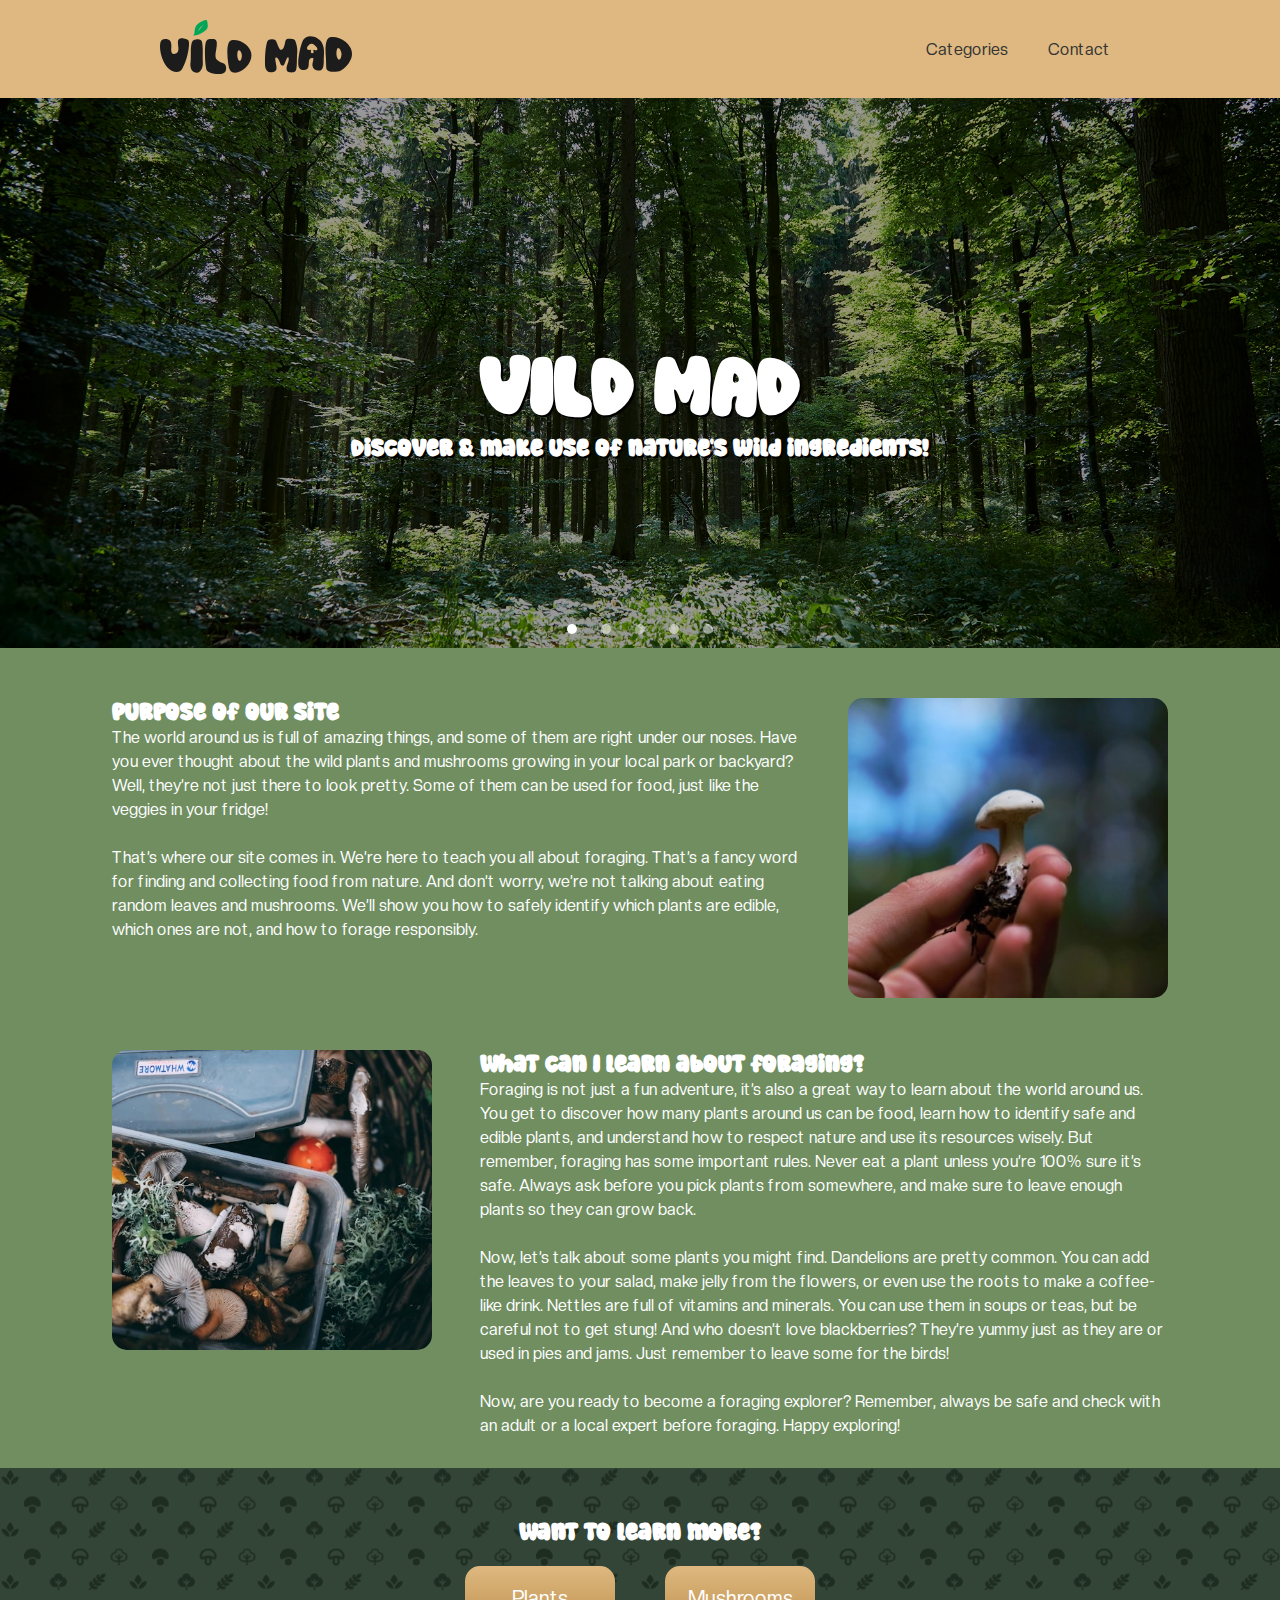
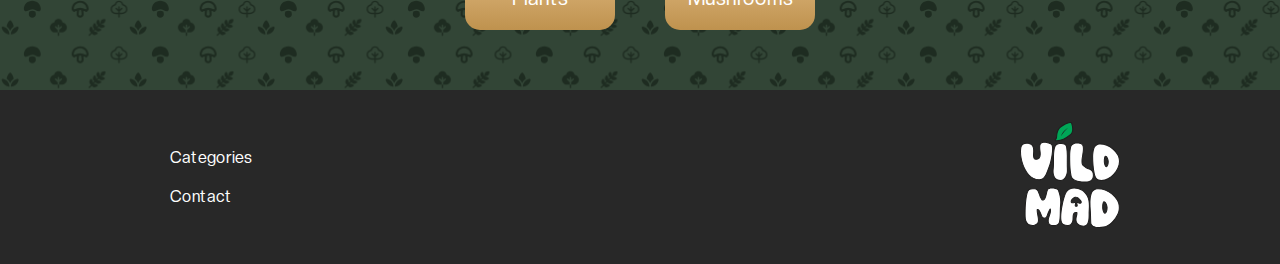
==== index.html @ d0b10c22 "tekst tilføjet" ====
<!DOCTYPE html>
<html lang="en">

<head>
    <meta charset="UTF-8" />
    <meta name="viewport" content="width=device-width, initial-scale=1.0" />
    <link rel="shortcut icon" href="svg/vild_mad_footer.svg" type="image/svg" />
    <link rel="stylesheet" href="mutual.css" />
    <link rel="stylesheet" href="index.css" />
    <meta name="robots" content="noindex" />
    <title>front page</title>
</head>

<body>
    <header>
        <div class="header_logo">
            <a href="index.html">
                <img src="svg/vild_mad_header.svg" alt="logo" />
            </a>
        </div>
        <nav>
            <ul class="menu">
                <li><a href="categories.html">Categories</a></li>
                <li><a href="contact.html">Contact</a></li>
            </ul>
            <div class="burger">
                <div class="line"></div>
                <div class="line"></div>
                <div class="line"></div>
            </div>
        </nav>
    </header>
    <main>
        <div class="carousel">
            <ul class="slides">
                <input type="radio" name="radio-buttons" id="img-1" checked />
                <li class="slide-container">
                    <div class="slide-image">
                        <img src="images/sankested_lovskov-squashed.jpg" alt="carousel-image" />
                    </div>
                    <div class="carousel-controls">
                        <label for="img-5" class="prev-slide">
                            <span>&lsaquo;</span>
                        </label>
                        <label for="img-2" class="next-slide">
                            <span>&rsaquo;</span>
                        </label>
                    </div>
                </li>
                <input type="radio" name="radio-buttons" id="img-2" />
                <li class="slide-container">
                    <div class="slide-image">
                        <img src="images/sankested_groftekant-squashed.jpg" alt="carousel-image" />
                    </div>
                    <div class="carousel-controls">
                        <label for="img-1" class="prev-slide">
                            <span>&lsaquo;</span>
                        </label>
                        <label for="img-3" class="next-slide">
                            <span>&rsaquo;</span>
                        </label>
                    </div>
                </li>
                <input type="radio" name="radio-buttons" id="img-3" />
                <li class="slide-container">
                    <div class="slide-image">
                        <img src="images/sankested_by-squashed.jpg" alt="carousel-image" />
                    </div>
                    <div class="carousel-controls">
                        <label for="img-2" class="prev-slide">
                            <span>&lsaquo;</span>
                        </label>
                        <label for="img-4" class="next-slide">
                            <span>&rsaquo;</span>
                        </label>
                    </div>
                </li>
                <input type="radio" name="radio-buttons" id="img-4" />
                <li class="slide-container">
                    <div class="slide-image">
                        <img src="images/frontpage-2.jpg" alt="carousel-image" />
                    </div>
                    <div class="carousel-controls">
                        <label for="img-3" class="prev-slide">
                            <span>&lsaquo;</span>
                        </label>
                        <label for="img-5" class="next-slide">
                            <span>&rsaquo;</span>
                        </label>
                    </div>
                </li>
                <input type="radio" name="radio-buttons" id="img-5" />
                <li class="slide-container">
                    <div class="slide-image">
                        <img src="images/sankested_strand-squashed.jpg" alt="carousel-image" />
                    </div>
                    <div class="carousel-controls">
                        <label for="img-4" class="prev-slide">
                            <span>&lsaquo;</span>
                        </label>
                        <label for="img-1" class="next-slide">
                            <span>&rsaquo;</span>
                        </label>
                    </div>
                </li>
                <div class="carousel-dots">
                    <label for="img-1" class="carousel-dot" id="img-dot-1"></label>
                    <label for="img-2" class="carousel-dot" id="img-dot-2"></label>
                    <label for="img-3" class="carousel-dot" id="img-dot-3"></label>
                    <label for="img-4" class="carousel-dot" id="img-dot-4"></label>
                    <label for="img-5" class="carousel-dot" id="img-dot-5"></label>
                </div>
            </ul>
            <div class="centered">
                <h1>VILD MAD</h1>
                <h2>Discover & make use of nature's wild ingredients!</h2>
            </div>
        </div>

        <div class="info">
            <div class="right">
                <h2>Purpose of our site</h2>
                <p>The world around us is full of amazing things, and some of them are right under our noses.
                    Have you ever thought about the wild plants and mushrooms growing in your local park or backyard?
                    Well, they’re not just there to look pretty. Some of them can be used for food, just like the
                    veggies in your fridge! <br>
                    <br>
                    That’s where our site comes in. We’re here to teach you all about foraging. That’s a fancy word for
                    finding and collecting food from nature. And don’t worry, we’re not talking about eating random
                    leaves and mushrooms. We’ll show you how to safely identify which plants are edible, which ones are
                    not, and how to forage responsibly.
                </p>
            </div>
            <div class="row">
                <img src="images/mini_mushroom.webp" alt="a hand holding a small mushroom">
            </div>
            <div class="row1">
                <img src="images/baskets.webp" alt="baskets containing a variety of plants and mushrooms">
            </div>
            <div class="right1">
                <h2>What can I learn about foraging?</h2>
                <p>
                    Foraging is not just a fun adventure, it’s also a great way to learn about the world around us. You
                    get to discover how many plants around us can be food, learn how to identify safe and edible plants,
                    and understand how to respect nature and use its resources wisely. But remember, foraging has some
                    important rules. Never eat a plant unless you’re 100% sure it’s
                    safe. Always ask before you pick plants from somewhere, and make sure to leave enough plants so they
                    can grow back. <br>
                    <br>
                    Now, let’s talk about some plants you might find. Dandelions are pretty common. You can add the
                    leaves to your salad, make jelly from the flowers, or even use the roots to make a coffee-like
                    drink. Nettles are full of vitamins and minerals. You can use them in soups or teas, but be careful
                    not to get stung! And who doesn’t love blackberries? They’re yummy just as they are or used in pies
                    and jams. Just remember to leave some for the birds! <br>
                    <br>
                    Now, are you ready to become a foraging explorer? Remember, always be safe and check with an adult
                    or a local expert before foraging. Happy exploring!
                </p>
            </div>
        </div>
        <div class="learn_more">
            <div class="h2_title">
                <h2>Want to learn more?</h2>
            </div>
            <div class="buttons">
                <button class="btn plants"><a href="listview.html">Plants</a></button>
                <button class="btn mushrooms"><a href="listview.html">Mushrooms</a></button>
            </div>
        </div>
    </main>
    <footer>
        <div class="grid_footer">
            <ul>
                <li><a href="categories.html">Categories</a></li>
                <li><a href="contact.html">Contact</a></li>
            </ul>
        </div>

        <div class="footer_logo">
            <a href="index.html"> <img src="svg/vild_mad_footer.svg" alt="logo" /></a>
        </div>
    </footer>
    <script src="script.js"></script>
</body>

</html>
---- mutual.css ----
* {
  box-sizing: border-box;
  padding: 0;
  margin: 0;
}

@font-face {
  font-family: CreatoDisplay;
  src: url(fonts/CreatoDisplay-Regular.woff2);
}

@font-face {
  font-family: Super_enjoy;
  src: url(fonts/Super_enjoy.woff2);
}

header {
  display: flex;
  justify-content: space-between;
  align-items: center;
  padding: 20px;
  background-color: #deb880;
  box-shadow: 0 0 10px rgba(0, 0, 0, 0.1);
}

.header_logo img {
  width: 192px;
}

nav {
  display: flex;
  align-items: center;
}

.menu {
  display: flex;
  list-style: none;
  margin: 0;
  padding: 0;
}

.menu li {
  margin-right: 20px;
}

.menu li:last-child {
  margin-right: 0;
}

.menu a {
  display: block;
  padding: 10px;
  color: #333;
  text-decoration: none;
  transition: color 0.3s;
  text-align: end;
}

.menu a:hover {
  color: #708e60;
}

.burger {
  width: 30px;
  height: 20px;
  cursor: pointer;
}

.burger .line {
  width: 100%;
  height: 2px;
  background-color: #333;
  margin-bottom: 5px;
  transition: 0.2s linear;
}
.burger {
  display: none;
}

body {
  display: flex;
  flex-direction: column;
  min-height: 100vh;
  /* Sørger for, at siden fylder mindst hele viewportens højde */
}

/************* footer ************/

footer {
  display: flex;
  justify-content: space-between;
  background-color: #282828;
  padding-right: 10rem;
  padding-left: 10rem;
  padding-top: 2rem;
  padding-bottom: 2rem;
  margin-top: auto; /* Placerer footeren i bunden af viewporten */
  align-items: center;
}

ul {
  list-style: none;
  padding: 0;
  font-family: CreatoDisplay;
}

.footer_logo {
  width: 100px;
}

.grid_footer li {
  padding: 10px;
}

.grid_footer li a {
  text-decoration: none;
  color: white;
}

.grid_footer li a:hover {
  color: #708e60;
}
---- index.css ----
@font-face {
  font-family: "super_enjoy";
  src: url(fonts/Super\ Enjoy.woff2);
}

@font-face {
  font-family: "creato_display";
  src: url(fonts/CreatoDisplay-Regular.woff2);
}

/*main styling*/

body {
  background-color: #708e60;
  color: white;
}

header {
  padding-left: 10rem;
  padding-right: 10rem;
}

p,
a {
  font-family: "creato_display";
}

p {
  line-height: 1.5;
}

a {
  text-decoration: none;
  color: #ffffff;
}

.info {
  padding-right: 2rem;
  padding-left: 2rem;
}

h1,
h2 {
  font-family: "super_enjoy";
}

.centered {
  text-align: center;
  color: #ffffff;
  position: absolute;
  top: 50%;
  left: 50%;
  transform: translate(-50%, -90%);
  text-shadow: 5px 5px black;
}

h1 {
  font-size: 80px;
}

h1,
.centered h2 {
  text-shadow: 2px 2px black;
}

/*carousel (kode lånt fra: https://devsnap.me/css-carousels | punkt 10)*/

ul.slides {
  display: block;
  position: relative;
  height: 600px;
  margin: 0;
  padding: 0;
  overflow: hidden;
  list-style: none;
}

.slides * {
  user-select: none;
  -ms-user-select: none;
  -moz-user-select: none;
  -khtml-user-select: none;
  -webkit-user-select: none;
}

ul.slides input {
  display: none;
}

.slide-container {
  display: block;
}

.slide-image {
  display: block;
  position: absolute;
  width: 100%;
  height: 100%;
  top: 0;
  opacity: 0;
  transition: all 0.7s ease-in-out;
}

.slide-image img {
  width: 100%;
  height: 550px;
  object-fit: cover;
  filter: brightness(60%);
}

.carousel-controls {
  position: absolute;
  top: 0;
  left: 0;
  right: 0;
  z-index: 999;
  font-size: 100px;
  line-height: 600px;
  color: #fff;
}

.carousel-controls label {
  display: none;
  position: absolute;
  padding: 0 20px;
  opacity: 0;
  transition: opacity 0.2s;
  cursor: pointer;
}

.slide-image:hover + .carousel-controls label {
  opacity: 0.5;
}

.carousel-controls label:hover {
  opacity: 1;
}

.carousel-controls .prev-slide {
  width: 49%;
  text-align: left;
  left: 0;
}

.carousel-controls .next-slide {
  width: 49%;
  text-align: right;
  right: 0;
}

.carousel-dots {
  position: absolute;
  left: 0;
  right: 0;
  bottom: 50px;
  z-index: 999;
  text-align: center;
}

.carousel-dots .carousel-dot {
  display: inline-block;
  width: 10px;
  height: 10px;
  border-radius: 50%;
  background-color: #fff;
  opacity: 0.5;
  margin: 10px;
}

input:checked + .slide-container .slide-image {
  opacity: 1;
  transform: scale(1);
  transition: opacity 1s ease-in-out;
}

input:checked + .slide-container .carousel-controls label {
  display: block;
}

input#img-1:checked ~ .carousel-dots label#img-dot-1,
input#img-2:checked ~ .carousel-dots label#img-dot-2,
input#img-3:checked ~ .carousel-dots label#img-dot-3,
input#img-4:checked ~ .carousel-dots label#img-dot-4,
input#img-5:checked ~ .carousel-dots label#img-dot-5,
input#img-6:checked ~ .carousel-dots label#img-dot-6 {
  opacity: 1;
}

input:checked + .slide-container .nav label {
  display: block;
}

/*buttons*/
.btn {
  font-family: "creato_display";
  background-image: linear-gradient(180deg, rgba(222, 184, 128) 0%, rgb(191, 146, 78));
  color: #ffffff;
  border: none;
  border-radius: 15px;
  margin-bottom: 30px;
  padding: 20px;
  width: 150px;
  font-size: 20px;
  text-align: center;
}

.btn:hover {
  background-image: linear-gradient(180deg, rgb(244, 203, 141) 0%, rgb(194, 146, 74));
  background-color: rgb(244, 203, 141);
  transition: width 500ms;
  border-bottom: 3px #87704c solid;
  padding-top: 0.9em;
  cursor: pointer;
}

.h2_title {
  margin: 20px;
  text-align: center;
}

.buttons {
  display: flex;
  justify-content: center;
  gap: 50px;
}

/*info*/

.info {
  display: grid;
  grid-template-columns: 1fr 1fr 1fr;
  justify-content: center;
  margin-left: 5rem;
  margin-right: 5rem;
  gap: 3rem;
}

.right1 {
  grid-column: 2/4;
}

.row {
  grid-column: 3/4;
}

.right {
  grid-column: 1/3;
}

.row img,
.row1 img {
  width: 100%;
  height: 300px;
  object-fit: cover;
  border-radius: 15px;
}

.learn_more {
  background-color: #324536;
  background-image: url(images/pattern.svg);
  background-size: 10%;
  background-blend-mode: soft-light;
  margin-top: 30px;
  padding-top: 30px;
  padding-bottom: 30px;
}

/*media-queries*/
@media (max-width: 800px) {
  .info {
    display: grid;
    grid-template-columns: 1fr;
    justify-content: center;
    margin-left: 5px;
    margin-right: 5px;
    text-align: center;
    gap: 20px;
  }

  .row img,
  .row1 img {
    display: none;
  }

  .centered {
    transform: translate(-50%, -100%);
  }

  h1 {
    font-size: 60px;
  }

  .centered h2 {
    font-size: 20px;
  }
}
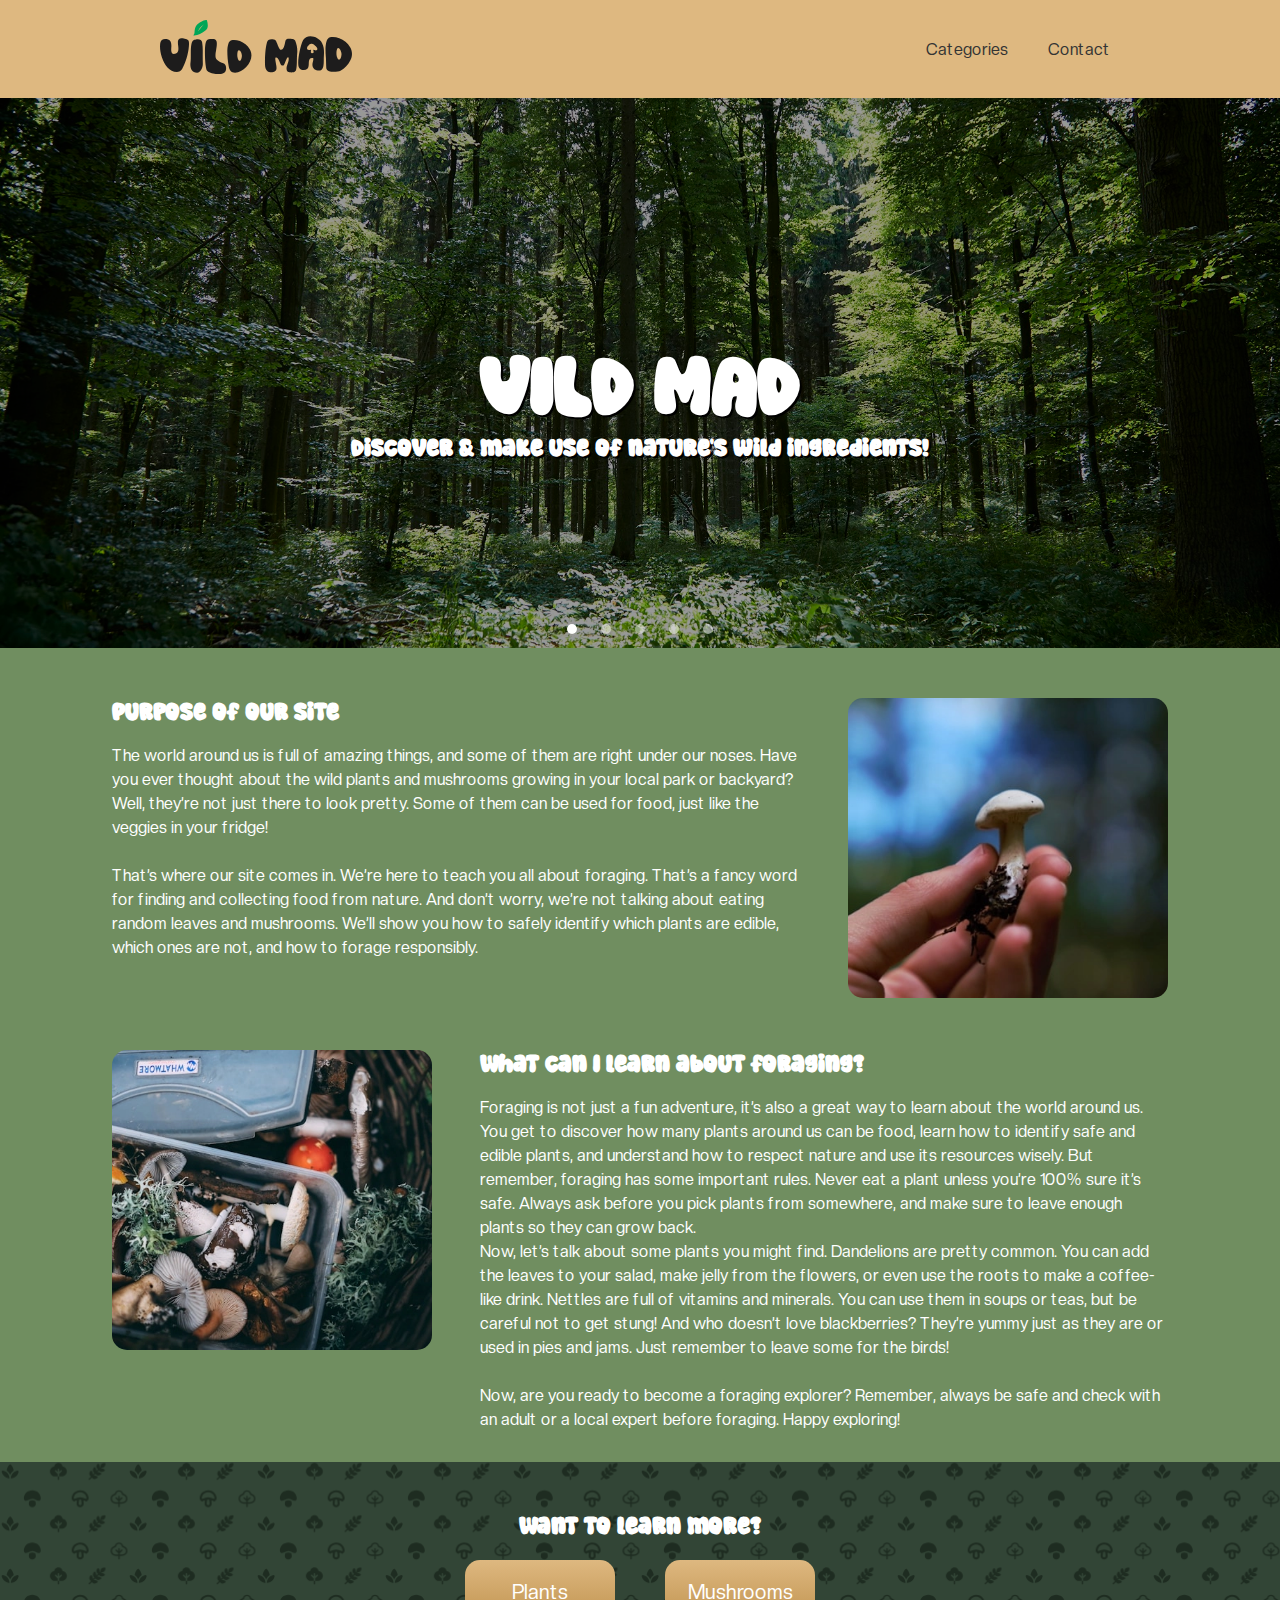
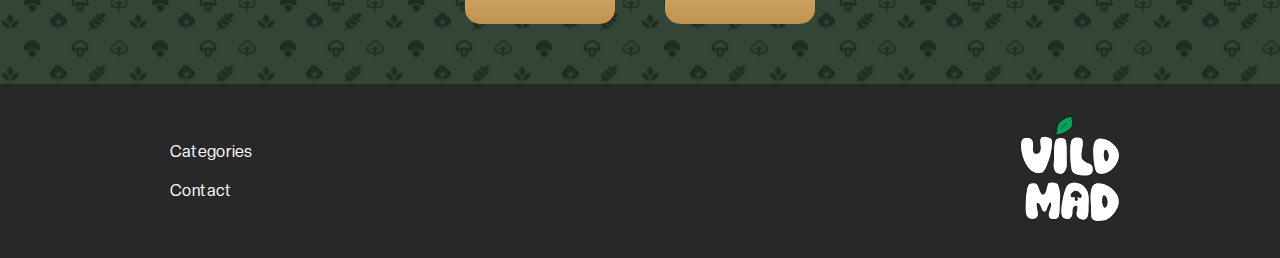
==== commit 2dca459c: "br-tags tilføjet" ====
--- a/index.html
+++ b/index.html
@@ -120,6 +120,7 @@
         <div class="info">
             <div class="right">
                 <h2>Purpose of our site</h2>
+                <br>
                 <p>The world around us is full of amazing things, and some of them are right under our noses.
                     Have you ever thought about the wild plants and mushrooms growing in your local park or backyard?
                     Well, they’re not just there to look pretty. Some of them can be used for food, just like the
@@ -139,6 +140,7 @@
             </div>
             <div class="right1">
                 <h2>What can I learn about foraging?</h2>
+                <br>
                 <p>
                     Foraging is not just a fun adventure, it’s also a great way to learn about the world around us. You
                     get to discover how many plants around us can be food, learn how to identify safe and edible plants,
@@ -146,7 +148,6 @@
                     important rules. Never eat a plant unless you’re 100% sure it’s
                     safe. Always ask before you pick plants from somewhere, and make sure to leave enough plants so they
                     can grow back. <br>
-                    <br>
                     Now, let’s talk about some plants you might find. Dandelions are pretty common. You can add the
                     leaves to your salad, make jelly from the flowers, or even use the roots to make a coffee-like
                     drink. Nettles are full of vitamins and minerals. You can use them in soups or teas, but be careful
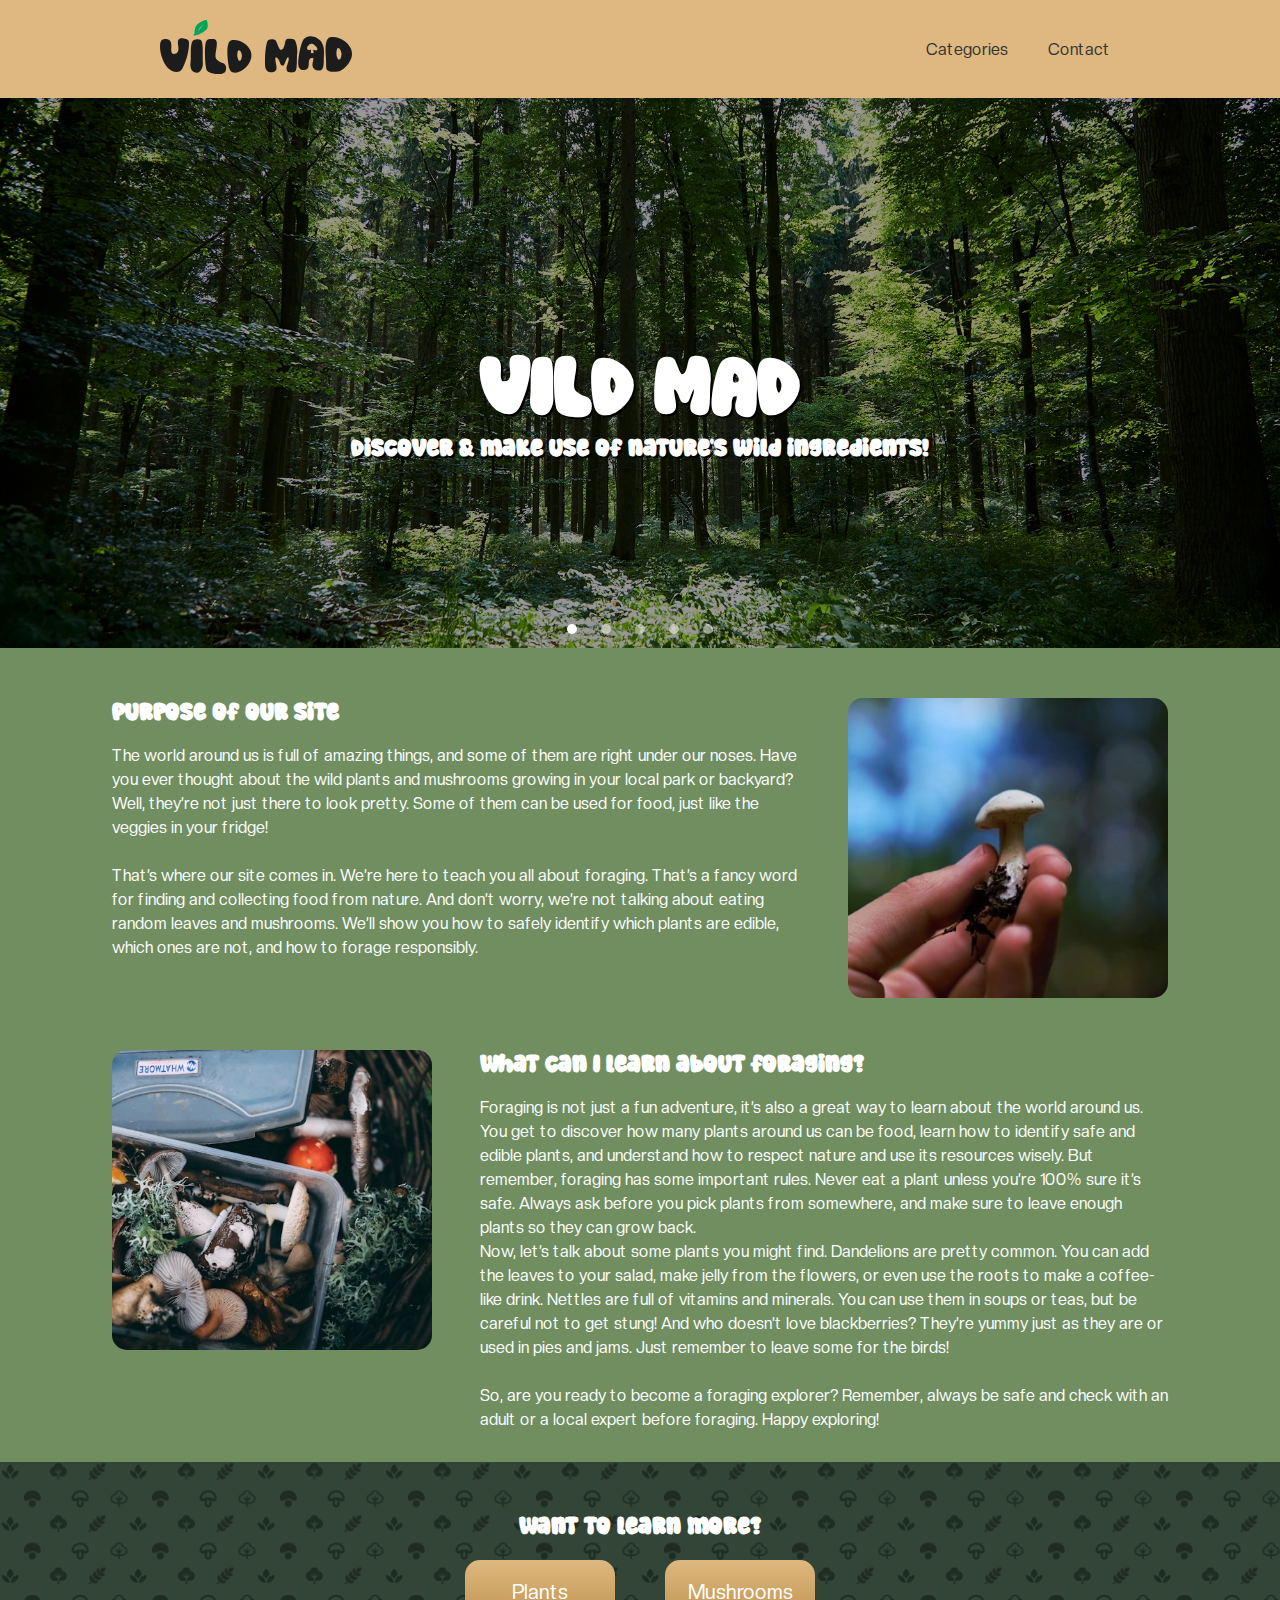
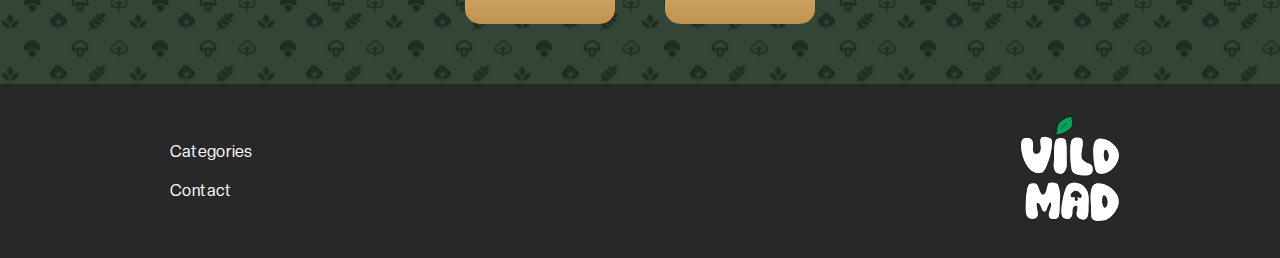
==== commit 19416d32: "Lille ændring" ====
--- a/index.html
+++ b/index.html
@@ -154,7 +154,7 @@
                     not to get stung! And who doesn’t love blackberries? They’re yummy just as they are or used in pies
                     and jams. Just remember to leave some for the birds! <br>
                     <br>
-                    Now, are you ready to become a foraging explorer? Remember, always be safe and check with an adult
+                    So, are you ready to become a foraging explorer? Remember, always be safe and check with an adult
                     or a local expert before foraging. Happy exploring!
                 </p>
             </div>
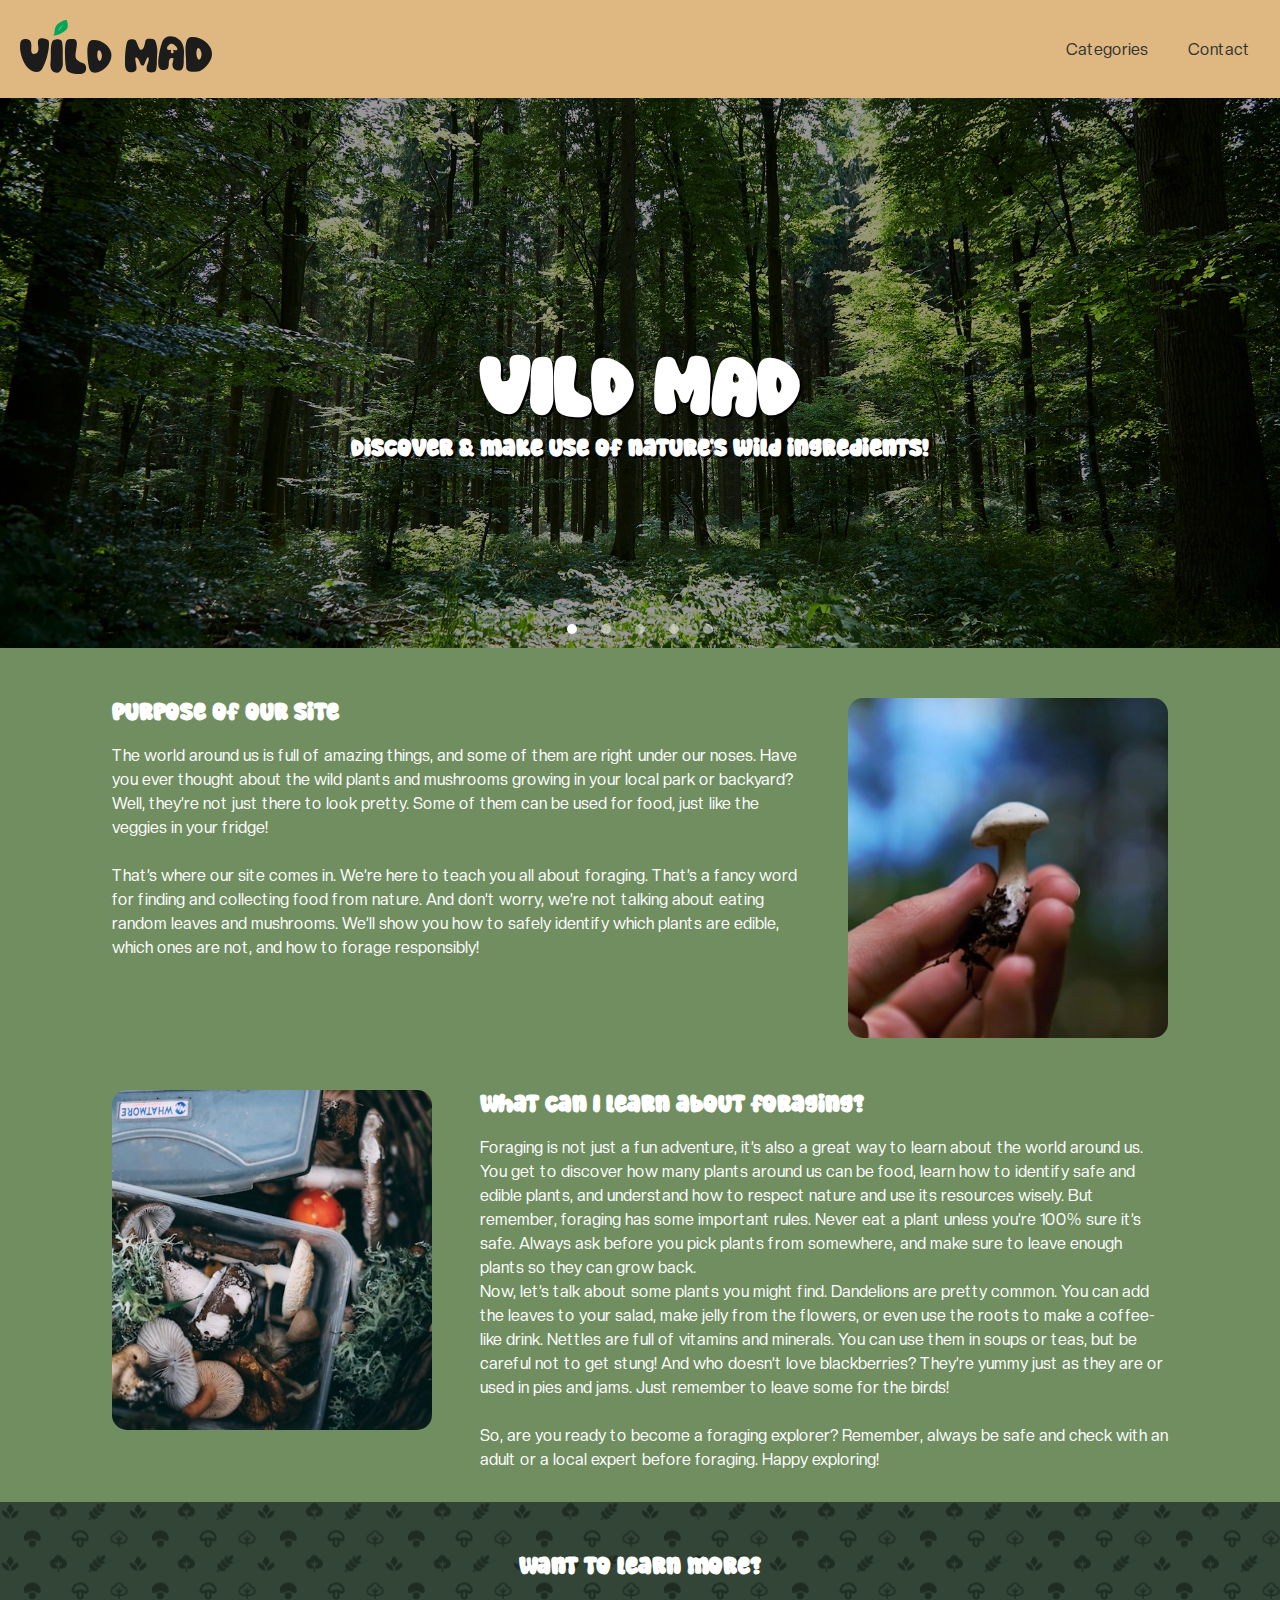
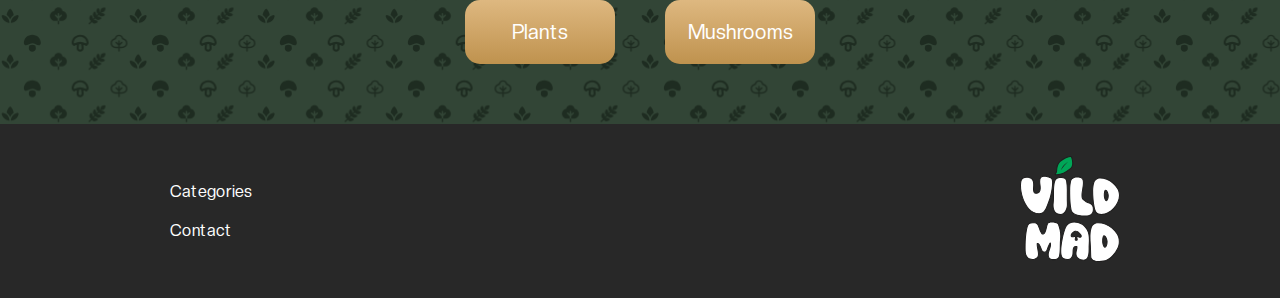
==== commit c91a5117: "små-ændringer" ====
--- a/index.html
+++ b/index.html
@@ -129,7 +129,7 @@
                     That’s where our site comes in. We’re here to teach you all about foraging. That’s a fancy word for
                     finding and collecting food from nature. And don’t worry, we’re not talking about eating random
                     leaves and mushrooms. We’ll show you how to safely identify which plants are edible, which ones are
-                    not, and how to forage responsibly.
+                    not, and how to forage responsibly!
                 </p>
             </div>
             <div class="row">
--- a/index.css
+++ b/index.css
@@ -13,11 +13,6 @@
 body {
   background-color: #708e60;
   color: white;
-}
-
-header {
-  padding-left: 10rem;
-  padding-right: 10rem;
 }
 
 p,
@@ -250,7 +245,7 @@
 .row img,
 .row1 img {
   width: 100%;
-  height: 300px;
+  height: 340px;
   object-fit: cover;
   border-radius: 15px;
 }
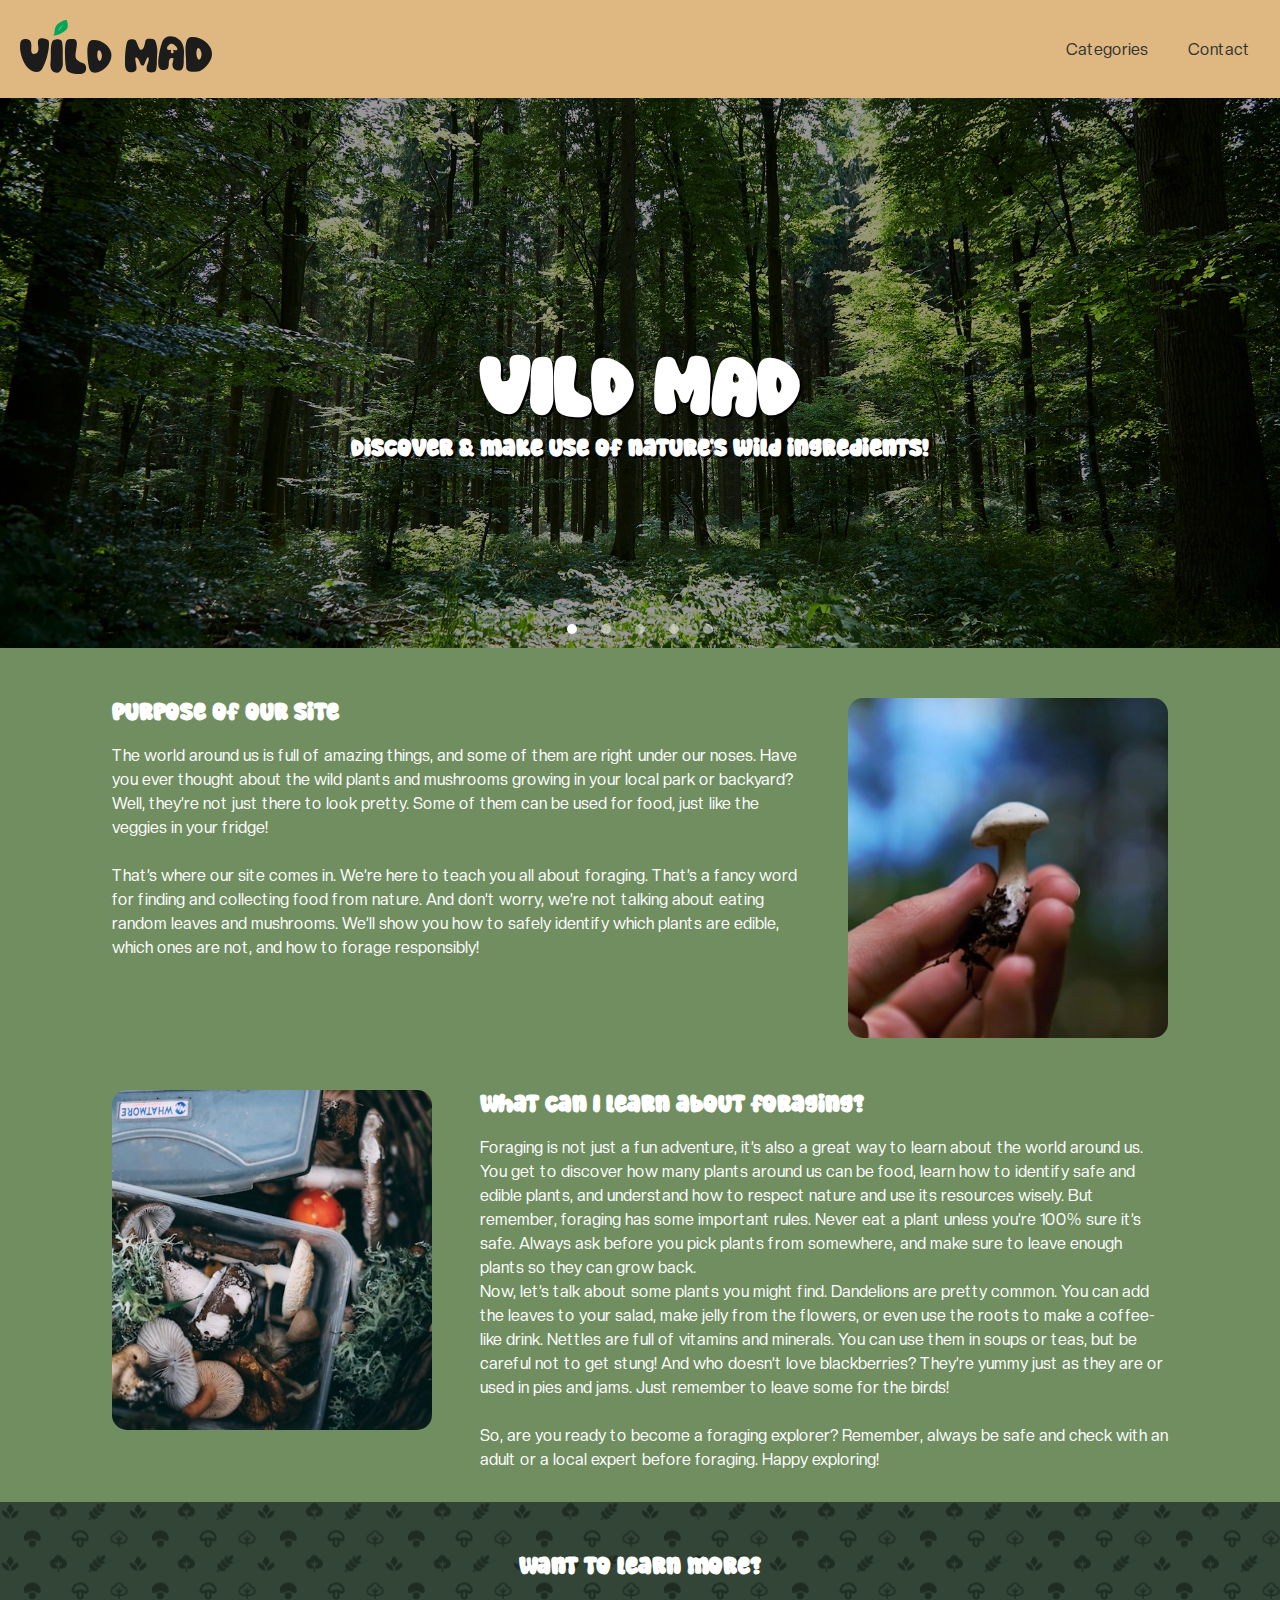
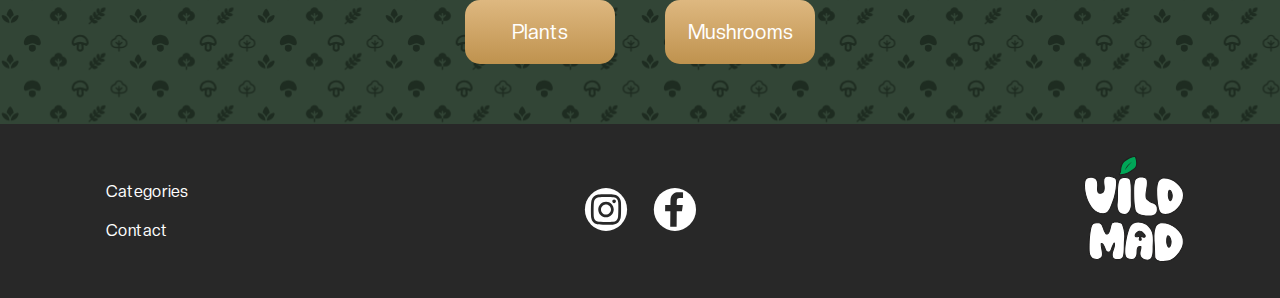
==== commit d5a220d1: "social-ikoner tilføjet" ====
--- a/index.html
+++ b/index.html
@@ -2,12 +2,11 @@
 <html lang="en">
 
 <head>
-    <meta charset="UTF-8" />
-    <meta name="viewport" content="width=device-width, initial-scale=1.0" />
-    <link rel="shortcut icon" href="svg/vild_mad_footer.svg" type="image/svg" />
-    <link rel="stylesheet" href="mutual.css" />
-    <link rel="stylesheet" href="index.css" />
-    <meta name="robots" content="noindex" />
+    <meta charset="UTF-8">
+    <meta name="viewport" content="width=device-width, initial-scale=1.0">
+    <link rel="stylesheet" href="mutual.css">
+    <link rel="stylesheet" href="index.css">
+    <meta name="robots" content="noindex">
     <title>front page</title>
 </head>
 
@@ -15,7 +14,7 @@
     <header>
         <div class="header_logo">
             <a href="index.html">
-                <img src="svg/vild_mad_header.svg" alt="logo" />
+                <img src="svg/vild_mad_header.svg" alt="logo">
             </a>
         </div>
         <nav>
@@ -36,7 +35,7 @@
                 <input type="radio" name="radio-buttons" id="img-1" checked />
                 <li class="slide-container">
                     <div class="slide-image">
-                        <img src="images/sankested_lovskov-squashed.jpg" alt="carousel-image" />
+                        <img src="images/sankested_lovskov-squashed.jpg" alt="carousel-image">
                     </div>
                     <div class="carousel-controls">
                         <label for="img-5" class="prev-slide">
@@ -50,7 +49,7 @@
                 <input type="radio" name="radio-buttons" id="img-2" />
                 <li class="slide-container">
                     <div class="slide-image">
-                        <img src="images/sankested_groftekant-squashed.jpg" alt="carousel-image" />
+                        <img src="images/sankested_groftekant-squashed.jpg" alt="carousel-image">
                     </div>
                     <div class="carousel-controls">
                         <label for="img-1" class="prev-slide">
@@ -64,7 +63,7 @@
                 <input type="radio" name="radio-buttons" id="img-3" />
                 <li class="slide-container">
                     <div class="slide-image">
-                        <img src="images/sankested_by-squashed.jpg" alt="carousel-image" />
+                        <img src="images/sankested_by-squashed.jpg" alt="carousel-image">
                     </div>
                     <div class="carousel-controls">
                         <label for="img-2" class="prev-slide">
@@ -78,7 +77,7 @@
                 <input type="radio" name="radio-buttons" id="img-4" />
                 <li class="slide-container">
                     <div class="slide-image">
-                        <img src="images/frontpage-2.jpg" alt="carousel-image" />
+                        <img src="images/frontpage-2.jpg" alt="carousel-image">
                     </div>
                     <div class="carousel-controls">
                         <label for="img-3" class="prev-slide">
@@ -92,7 +91,7 @@
                 <input type="radio" name="radio-buttons" id="img-5" />
                 <li class="slide-container">
                     <div class="slide-image">
-                        <img src="images/sankested_strand-squashed.jpg" alt="carousel-image" />
+                        <img src="images/sankested_strand-squashed.jpg" alt="carousel-image">
                     </div>
                     <div class="carousel-controls">
                         <label for="img-4" class="prev-slide">
@@ -176,9 +175,18 @@
                 <li><a href="contact.html">Contact</a></li>
             </ul>
         </div>
-
+        <div class="socials">
+            <div class="instagram_social">
+                <a href="https://www.instagram.com/vildmaddk/">
+                    <img src="svg/instagram_icon.svg" alt="instagram_icon"></a>
+            </div>
+            <div class="facebook_social">
+                <a href="https://www.facebook.com/vildmaddk">
+                    <img src="svg/facebook_icon.svg" alt="facebook_icon"></a>
+            </div>
+        </div>
         <div class="footer_logo">
-            <a href="index.html"> <img src="svg/vild_mad_footer.svg" alt="logo" /></a>
+            <a href="index.html"> <img src="svg/vild_mad_footer.svg" alt="logo"></a>
         </div>
     </footer>
     <script src="script.js"></script>
--- a/mutual.css
+++ b/mutual.css
@@ -90,8 +90,8 @@
   display: flex;
   justify-content: space-between;
   background-color: #282828;
-  padding-right: 10rem;
-  padding-left: 10rem;
+  padding-right: 6rem;
+  padding-left: 6rem;
   padding-top: 2rem;
   padding-bottom: 2rem;
   margin-top: auto; /* Placerer footeren i bunden af viewporten */
@@ -120,3 +120,11 @@
 .grid_footer li a:hover {
   color: #708e60;
 }
+
+@media (max-width: 800px) {
+  footer {
+    display: flex;
+    justify-content: space-between;
+    gap: 20px;
+  }
+}
--- a/index.css
+++ b/index.css
@@ -27,6 +27,11 @@
 a {
   text-decoration: none;
   color: #ffffff;
+}
+
+.header_logo:hover,
+.footer_logo:hover {
+  opacity: 70%;
 }
 
 .info {
@@ -260,6 +265,24 @@
   padding-bottom: 30px;
 }
 
+.socials {
+  display: flex;
+  flex-wrap: wrap;
+  flex-direction: row;
+  justify-content: space-between;
+  gap: 20px;
+}
+
+.facebook_social img,
+.instagram_social img {
+  width: 50px;
+}
+
+.facebook_social img:hover,
+.instagram_social img:hover {
+  opacity: 0.5;
+}
+
 /*media-queries*/
 @media (max-width: 800px) {
   .info {
@@ -288,4 +311,15 @@
   .centered h2 {
     font-size: 20px;
   }
-}
+
+  .socials {
+    display: flex;
+    flex-wrap: wrap;
+    justify-content: space-between;
+    gap: 20px;
+  }
+
+  .footer_logo img {
+    width: 100px;
+  }
+}
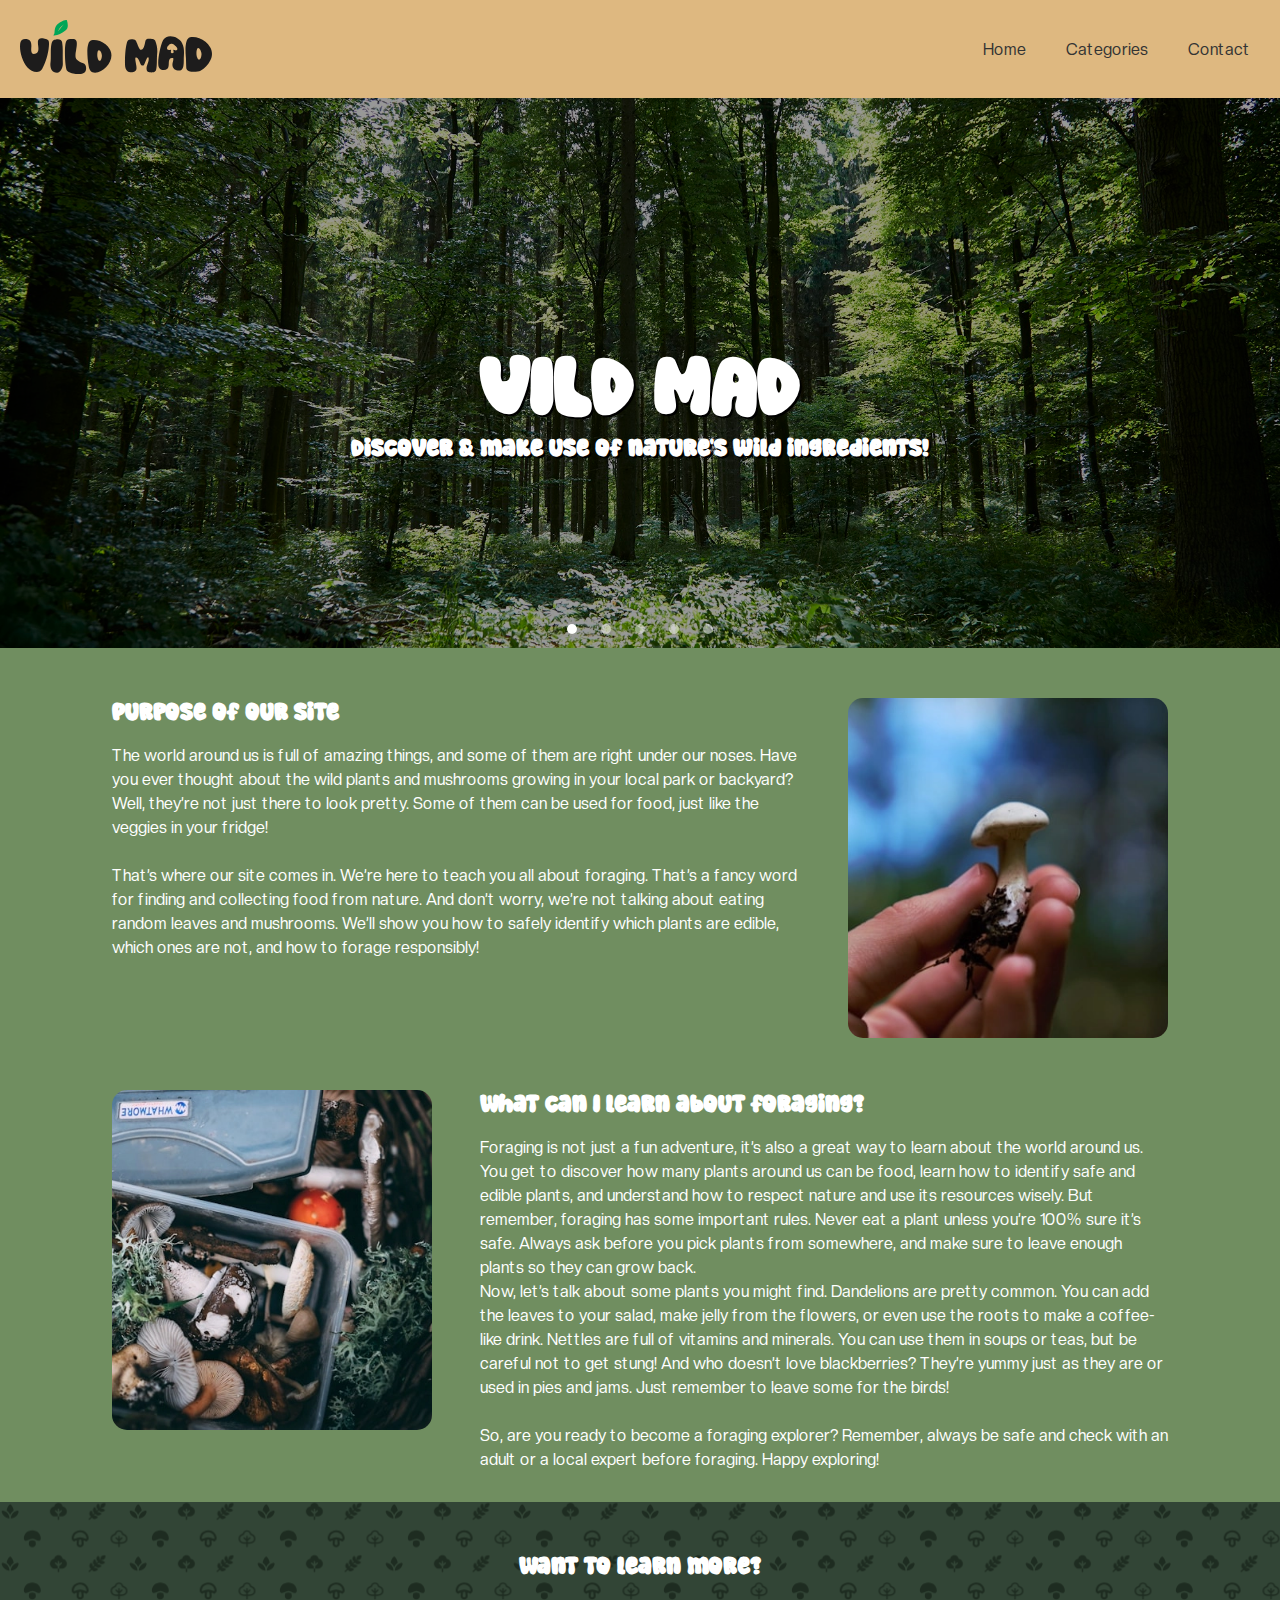
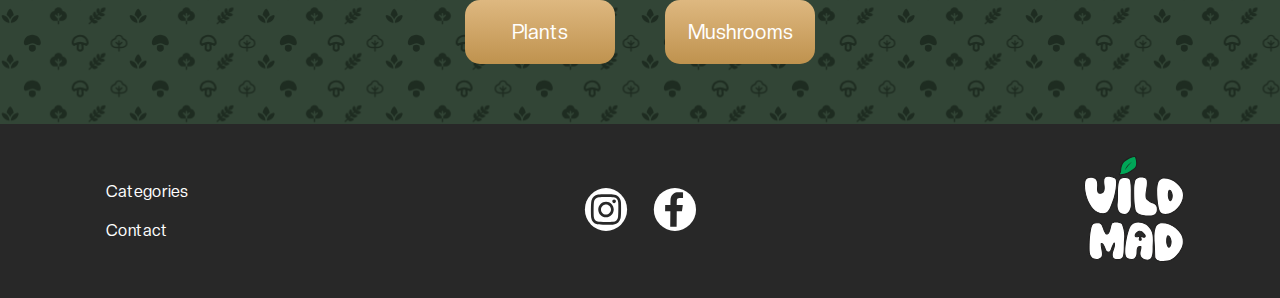
==== commit e74d7043: "home" ====
--- a/index.html
+++ b/index.html
@@ -19,6 +19,7 @@
         </div>
         <nav>
             <ul class="menu">
+                <li><a href="index.html">Home</a></li>
                 <li><a href="categories.html">Categories</a></li>
                 <li><a href="contact.html">Contact</a></li>
             </ul>
--- a/mutual.css
+++ b/mutual.css
@@ -121,6 +121,83 @@
   color: #708e60;
 }
 
+/* BURGER */
+
+.burger {
+  width: 37px;
+  height: 25px;
+  cursor: pointer;
+  margin-top: 5%;
+  margin-left: 5%;
+  z-index: 9999;
+  position: relative;
+}
+
+/* burger mobil og menulinje */
+
+.burger .line {
+  width: 100%;
+  height: 2px;
+  background-color: #333;
+  margin-bottom: 5px;
+  transition: 0.2s linear;
+  justify-content: left;
+}
+.burger {
+  display: none;
+  justify-content: left;
+}
+@media screen and (max-width: 800px) {
+  .menu {
+    display: none;
+  }
+  .burger {
+    display: block;
+  }
+  .burger.active .line:nth-child(1) {
+    transform: rotate(45deg) translate(5px, 5px);
+    transition: 0.2s linear;
+  }
+
+  .burger.active .line:nth-child(2) {
+    opacity: 0;
+    transition: 0.15s linear;
+  }
+
+  .burger.active .line:nth-child(3) {
+    transform: rotate(-45deg) translate(5px, -5px);
+    transition: 0.2s linear;
+  }
+
+  nav.active .menu {
+    display: block;
+    background-color: #324536;
+    background-image: url(images/pattern.svg);
+    background-size: 25%;
+    background-blend-mode: soft-light;
+    position: absolute;
+    top: 60px;
+    left: 0;
+    width: 100%;
+    box-shadow: 0 0 10px rgba(0, 0, 0, 0.1);
+    z-index: 1;
+  }
+
+  nav.active .menu li {
+    margin: 10px 20px;
+    text-align: center;
+  }
+
+  nav.active .menu a {
+    font-size: 34px;
+    margin-top: -2%;
+    color: white;
+    font-family: "super_enjoy";
+    text-transform: uppercase;
+    text-align: center;
+  }
+}
+
 @media (max-width: 800px) {
   footer {
     display: flex;
